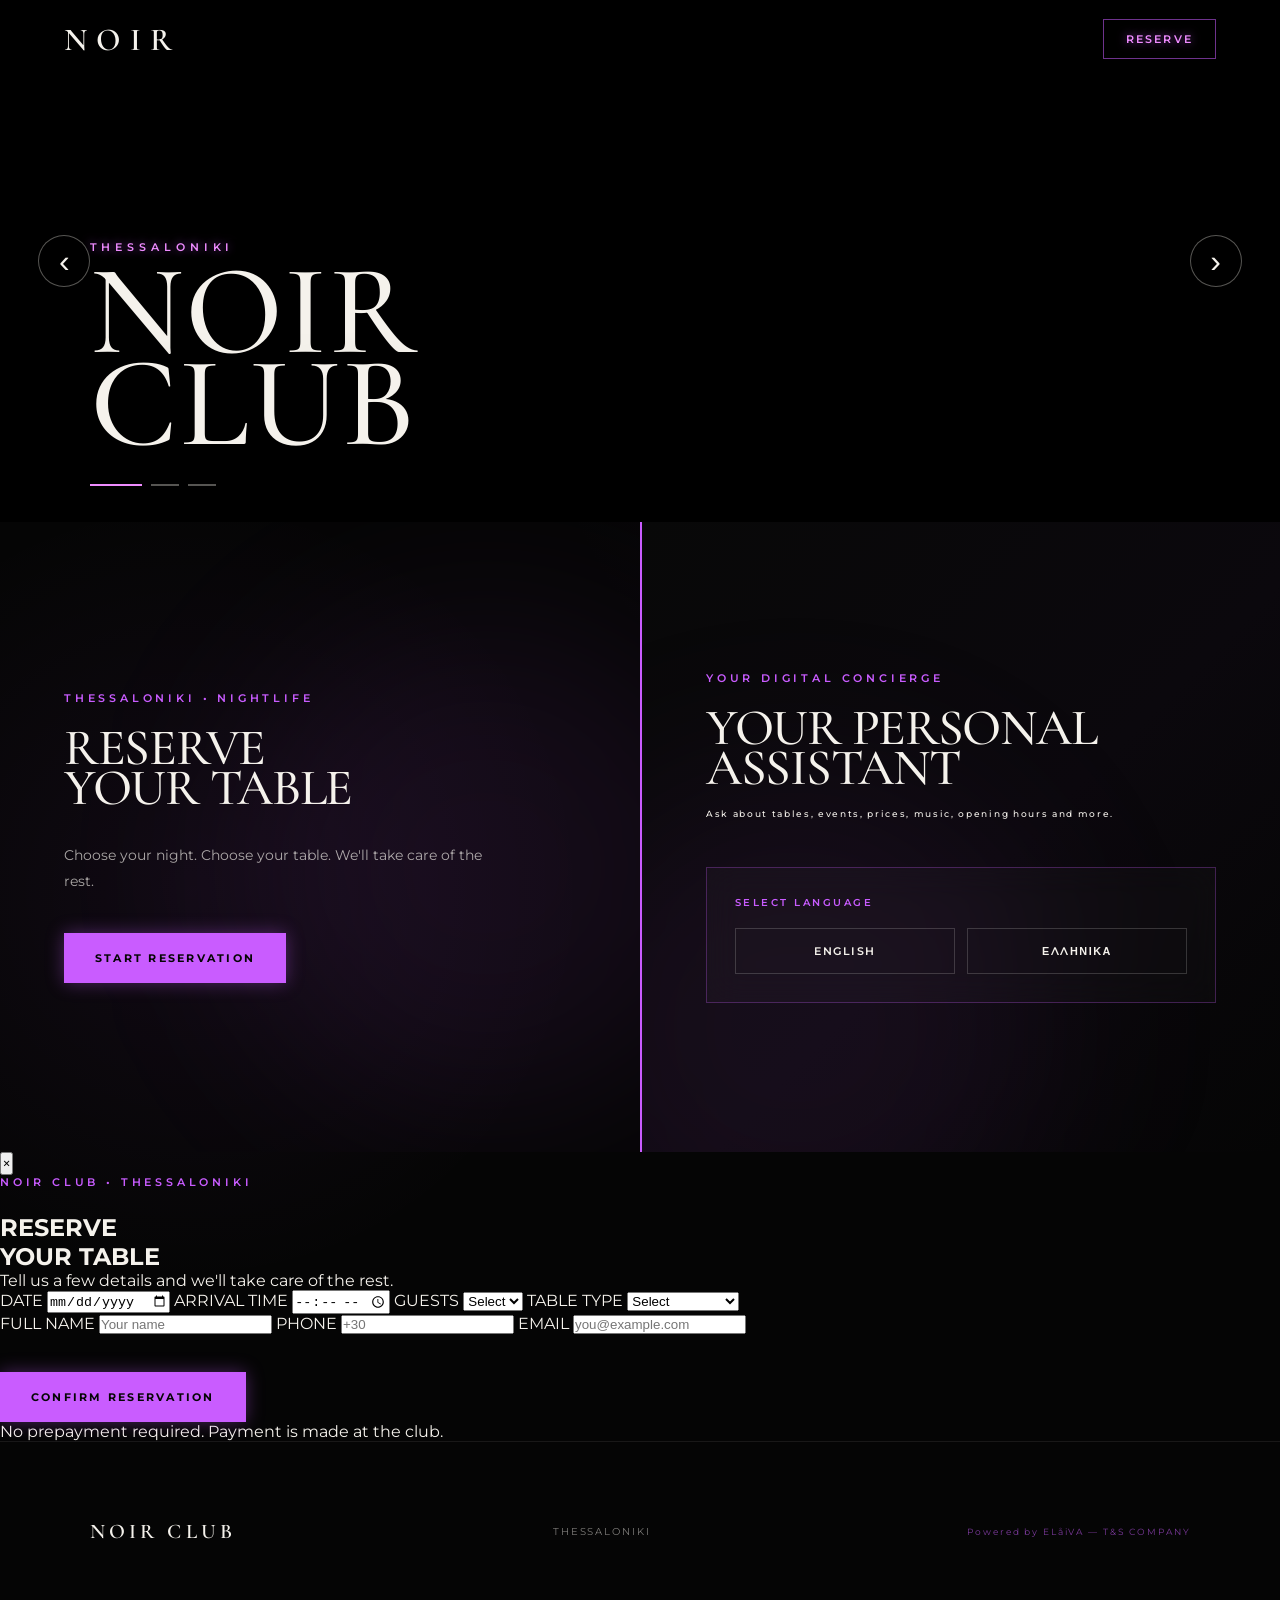
==== index.html @ cb4c6e47 "Add working reservation form modal" ====
<!DOCTYPE html>
<html lang="en">
<head>
  <meta charset="UTF-8">
  <meta name="viewport" content="width=device-width, initial-scale=1.0">
  <title>NOIR CLUB — Thessaloniki</title>
  <meta name="description" content="NOIR CLUB Thessaloniki — Reserve your table.">
  <link rel="stylesheet" href="style.css">
</head>
<body>
  <header class="nav">
    <div class="logo">NOIR</div>
    <a href="#reserve" class="nav-cta">RESERVE</a>
  </header>

  <main>
    <section class="hero" aria-label="NOIR CLUB">
      <div class="hero-track">
        <div class="hero-slide active">
          <video autoplay muted loop playsinline preload="auto">
            <source src="assets/videos/Κοριτσι.mp4" type="video/mp4">
          </video>
        </div>
        <div class="hero-slide">
          <img src="assets/images/χωρος%20κλαμπ.jpg" alt="NOIR CLUB interior">
        </div>
        <div class="hero-slide">
          <video autoplay muted loop playsinline preload="auto">
            <source src="assets/videos/Ποτο%20κλαμπ.mp4" type="video/mp4">
          </video>
        </div>
      </div>
      <div class="hero-overlay"></div>
      <div class="hero-content">
        <p>THESSALONIKI</p>
        <h1>NOIR<br>CLUB</h1>
      </div>
      <button class="arrow prev" aria-label="Previous slide">‹</button>
      <button class="arrow next" aria-label="Next slide">›</button>
      <div class="dots" aria-label="Carousel navigation">
        <button class="dot active" aria-label="Slide 1"></button>
        <button class="dot" aria-label="Slide 2"></button>
        <button class="dot" aria-label="Slide 3"></button>
      </div>
    </section>

    <section id="reserve" class="reserve-section">
      <div class="eyebrow">THESSALONIKI • NIGHTLIFE</div>
      <h2>RESERVE<br>YOUR TABLE</h2>
      <p>Choose your night. Choose your table. We'll take care of the rest.</p>
      <button class="gold-button" id="startReservation" type="button">START RESERVATION</button>
    </section>

    <section id="assistant" class="assistant-section">
      <div class="eyebrow">YOUR DIGITAL CONCIERGE</div>
      <h2>YOUR PERSONAL<br>ASSISTANT</h2>
      <p class="assistant-prompt">Ask about tables, events, prices, music, opening hours and more.</p>
      <div class="language-card">
        <span>SELECT LANGUAGE</span>
        <div class="language-buttons">
          <button type="button">ENGLISH</button>
          <button type="button">ΕΛΛΗΝΙΚΑ</button>
        </div>
      </div>
    </section>
  </main>

  <div class="reservation-modal" id="reservationModal" aria-hidden="true">
    <div class="reservation-backdrop" data-close-reservation></div>
    <div class="reservation-dialog" role="dialog" aria-modal="true" aria-labelledby="reservationTitle">
      <button class="reservation-close" type="button" aria-label="Close reservation" data-close-reservation>×</button>
      <div class="eyebrow">NOIR CLUB • THESSALONIKI</div>
      <h2 id="reservationTitle">RESERVE<br>YOUR TABLE</h2>
      <p class="reservation-intro">Tell us a few details and we'll take care of the rest.</p>

      <form id="reservationForm">
        <div class="form-grid">
          <label>
            <span>DATE</span>
            <input type="date" name="date" required>
          </label>
          <label>
            <span>ARRIVAL TIME</span>
            <input type="time" name="time" required>
          </label>
          <label>
            <span>GUESTS</span>
            <select name="guests" required>
              <option value="" selected disabled>Select</option>
              <option>2</option>
              <option>3</option>
              <option>4</option>
              <option>5</option>
              <option>6</option>
              <option>7</option>
              <option>8+</option>
            </select>
          </label>
          <label>
            <span>TABLE TYPE</span>
            <select name="table" required>
              <option value="" selected disabled>Select</option>
              <option>Standard Table</option>
              <option>VIP Table</option>
              <option>VIP Lounge</option>
            </select>
          </label>
        </div>

        <div class="form-grid contact-grid">
          <label>
            <span>FULL NAME</span>
            <input type="text" name="name" placeholder="Your name" required>
          </label>
          <label>
            <span>PHONE</span>
            <input type="tel" name="phone" placeholder="+30" required>
          </label>
          <label class="full-field">
            <span>EMAIL</span>
            <input type="email" name="email" placeholder="you@example.com" required>
          </label>
        </div>

        <button class="gold-button reservation-submit" type="submit">CONFIRM RESERVATION</button>
        <p class="reservation-note">No prepayment required. Payment is made at the club.</p>
      </form>

      <div class="reservation-success" id="reservationSuccess" hidden>
        <div class="success-mark">✓</div>
        <h3>REQUEST RECEIVED</h3>
        <p>Thank you. Your reservation request has been recorded. We'll contact you to confirm your table.</p>
        <button class="gold-button" type="button" data-close-reservation>BACK TO NOIR</button>
      </div>
    </div>
  </div>

  <footer>
    <strong>NOIR CLUB</strong>
    <span>THESSALONIKI</span>
    <small>Powered by ELåiVA — T&amp;S COMPANY</small>
  </footer>

  <script src="script.js"></script>
</body>
</html>
---- style.css ----
@import url('https://fonts.googleapis.com/css2?family=Cormorant+Garamond:wght@400;500;600;700&family=Montserrat:wght@400;500;600;700&display=swap');

:root{--black:#050505;--gold:#c95cff;--gold-bright:#ef8cff;--white:#f5f2ec;--muted:rgba(245,242,236,.68);--line:rgba(201,92,255,.28)}
*{margin:0;padding:0;box-sizing:border-box}
html{scroll-behavior:smooth;background:var(--black)}
body{min-height:100vh;background:radial-gradient(circle at 80% 20%,rgba(100,55,130,.12),transparent 30%),radial-gradient(circle at 15% 55%,rgba(201,92,255,.06),transparent 28%),var(--black);color:var(--white);font-family:Montserrat,sans-serif;overflow-x:hidden}
button,a{font:inherit}button{cursor:pointer}a{color:inherit;text-decoration:none}

.nav{position:fixed;z-index:20;top:0;left:0;width:100%;height:78px;padding:0 5vw;display:flex;align-items:center;justify-content:space-between;background:linear-gradient(to bottom,rgba(0,0,0,.72),transparent)}
.logo{color:var(--white);font-family:'Cormorant Garamond',serif;font-size:2rem;font-weight:600;letter-spacing:.28em}
.nav-cta{border:1px solid rgba(201,92,255,.55);padding:12px 22px;color:var(--gold-bright);text-shadow:0 0 10px rgba(201,92,255,.65);font-size:.68rem;font-weight:600;letter-spacing:.2em;transition:.3s ease;backdrop-filter:blur(8px);background:rgba(0,0,0,.18)}
.nav-cta:hover{background:var(--gold);box-shadow:0 0 18px rgba(201,92,255,.35);color:var(--black);border-color:var(--gold)}

.hero{position:relative;width:100%;height:58vh;min-height:430px;max-height:650px;overflow:hidden;background:#000}
.hero-track{position:absolute;inset:0}
.hero-slide{position:absolute;inset:0;opacity:0;transform:scale(1.025);transition:opacity:.8s ease,transform 5s ease;pointer-events:none}
.hero-slide.active{opacity:1;transform:scale(1)}
.hero-slide video,.hero-slide img{width:100%;height:100%;display:block;object-fit:cover}
.hero-slide video{object-position:center}.hero-slide:nth-child(1) video{object-position:center 52%}.hero-slide:nth-child(2) video{object-position:center 48%}.hero-slide:nth-child(3) img{object-position:center center}
.hero-overlay{position:absolute;inset:0;z-index:2;background:linear-gradient(to bottom,rgba(0,0,0,.45) 0%,rgba(0,0,0,.04) 42%,rgba(0,0,0,.7) 100%),radial-gradient(circle at center,transparent 15%,rgba(0,0,0,.38) 100%);pointer-events:none}
.hero-content{position:absolute;z-index:4;left:7vw;bottom:8vh;max-width:700px}
.hero-content p{margin-bottom:12px;color:var(--gold-bright);text-shadow:0 0 10px rgba(201,92,255,.65);font-size:.68rem;font-weight:600;letter-spacing:.45em}
.hero-content h1{font-family:'Cormorant Garamond',serif;font-size:clamp(4.5rem,10vw,9rem);font-weight:500;line-height:.72;letter-spacing:.015em;text-shadow:0 8px 35px rgba(0,0,0,.55)}

.arrow{position:absolute;z-index:5;top:50%;width:52px;height:52px;display:grid;place-items:center;transform:translateY(-50%);border:1px solid rgba(245,242,236,.35);border-radius:50%;background:rgba(0,0,0,.18);color:var(--white);font-family:Arial,sans-serif;font-size:2rem;font-weight:200;backdrop-filter:blur(8px);transition:.3s ease}
.arrow:hover{border-color:var(--gold);color:var(--gold-bright);text-shadow:0 0 10px rgba(201,92,255,.65);background:rgba(0,0,0,.5)}
.prev{left:3vw}.next{right:3vw}
.dots{position:absolute;z-index:5;left:7vw;bottom:4vh;display:flex;align-items:center;gap:9px}
.dot{width:28px;height:2px;border:0;background:rgba(245,242,236,.35);transition:.4s ease}.dot.active{width:52px;background:var(--gold-bright)}

.reserve-section,.assistant-section{position:relative;min-height:70vh;padding:11vh 7vw;display:flex;flex-direction:column;justify-content:center;overflow:hidden}
.reserve-section::before,.assistant-section::before{content:'';position:absolute;width:500px;height:500px;border-radius:50%;filter:blur(90px);pointer-events:none}
.reserve-section::before{top:15%;right:-15%;background:rgba(201,92,255,.08)}
.assistant-section{border-top:1px solid rgba(245,242,236,.08);background:linear-gradient(135deg,#080808,#0b080d 55%,#050505)}
.assistant-section::before{bottom:-20%;left:-15%;background:rgba(126,66,160,.1)}
.eyebrow{position:relative;z-index:1;margin-bottom:24px;color:var(--gold);font-size:.68rem;font-weight:600;letter-spacing:.35em}
.reserve-section h2,.assistant-section h2{position:relative;z-index:1;max-width:1000px;font-family:'Cormorant Garamond',serif;font-size:clamp(5rem,12vw,11rem);font-weight:500;line-height:.78;letter-spacing:-.025em}
.assistant-section h2,.reserve-section h2{font-size:clamp(4rem,9vw,8.5rem)}
.reserve-section p,.assistant-section>p{position:relative;z-index:1;max-width:520px;margin-top:34px;color:var(--muted);font-size:.9rem;line-height:1.8}
.assistant-section .assistant-prompt{margin-top:20px;color:var(--white);font-size:.58rem;line-height:1;letter-spacing:.18em;font-weight:500;text-transform:none}
.gold-button{position:relative;z-index:1;align-self:flex-start;margin-top:38px;padding:17px 30px;border:1px solid var(--gold);background:var(--gold);box-shadow:0 0 18px rgba(201,92,255,.35);color:var(--black);font-size:.7rem;font-weight:700;letter-spacing:.2em;transition:.3s ease}
.gold-button:hover{background:transparent;color:var(--gold-bright);text-shadow:0 0 10px rgba(201,92,255,.65);box-shadow:0 0 30px rgba(201,92,255,.12)}
.language-card{position:relative;z-index:1;width:min(100%,620px);margin-top:48px;padding:28px;border:1px solid var(--line);background:rgba(255,255,255,.025);backdrop-filter:blur(16px)}
.language-card>span{display:block;margin-bottom:20px;color:var(--gold);font-size:.62rem;font-weight:600;letter-spacing:.25em}
.language-buttons{display:flex;gap:12px}.language-buttons button{flex:1;padding:15px;border:1px solid rgba(245,242,236,.18);background:transparent;color:var(--white);font-size:.68rem;font-weight:600;letter-spacing:.14em;transition:.3s ease}.language-buttons button:hover{border-color:var(--gold);color:var(--gold-bright);text-shadow:0 0 10px rgba(201,92,255,.65);background:rgba(201,92,255,.06)}
footer{min-height:180px;padding:50px 7vw;display:flex;align-items:center;justify-content:space-between;gap:20px;border-top:1px solid rgba(245,242,236,.08);color:rgba(245,242,236,.5);font-size:.65rem;letter-spacing:.18em}
footer strong{color:var(--white);font-family:'Cormorant Garamond',serif;font-size:1.3rem;font-weight:600;letter-spacing:.2em}footer small{color:rgba(201,92,255,.6)}

@media(min-width:701px){
.reserve-section,.assistant-section{min-height:70vh;padding:9vh 5vw}
.reserve-section,.assistant-section{width:50%}
.reserve-section{float:left}
.assistant-section{float:right;border-top:0;border-left:1px solid var(--gold);border-left-width:2px}
main::after{content:'';display:block;clear:both}
.reserve-section h2,.assistant-section h2{font-size:clamp(3rem,4vw,5rem)}
.reserve-section p,.assistant-section>p{max-width:430px}
.language-card{width:100%}
}

@media(max-width:700px){
.nav{height:68px;padding:0 5vw}.logo{font-size:1.55rem}.nav-cta{padding:10px 15px;font-size:.58rem}
.hero{height:50vh;min-height:360px;max-height:500px}.hero-content{left:6vw;bottom:10vh}.hero-content h1{font-size:clamp(4.7rem,22vw,8rem)}.hero-content p{font-size:.56rem;letter-spacing:.32em}
.arrow{width:42px;height:42px;font-size:1.5rem}.prev{left:4vw}.next{right:4vw}.dots{left:6vw;bottom:4vh}
.reserve-section,.assistant-section{min-height:68vh;padding:10vh 6vw}.reserve-section h2,.assistant-section h2{font-size:clamp(3.2rem,15vw,5.2rem)}
.reserve-section p,.assistant-section>p{font-size:.82rem;margin-top:28px}.assistant-section .assistant-prompt{margin-top:16px;font-size:.52rem;letter-spacing:.14em}.language-buttons{flex-direction:column}
footer{min-height:220px;padding:42px 6vw;flex-direction:column;align-items:flex-start}
}
@media(prefers-reduced-motion:reduce){html{scroll-behavior:auto}.hero-slide{transition:opacity .2s ease;transform:none}}
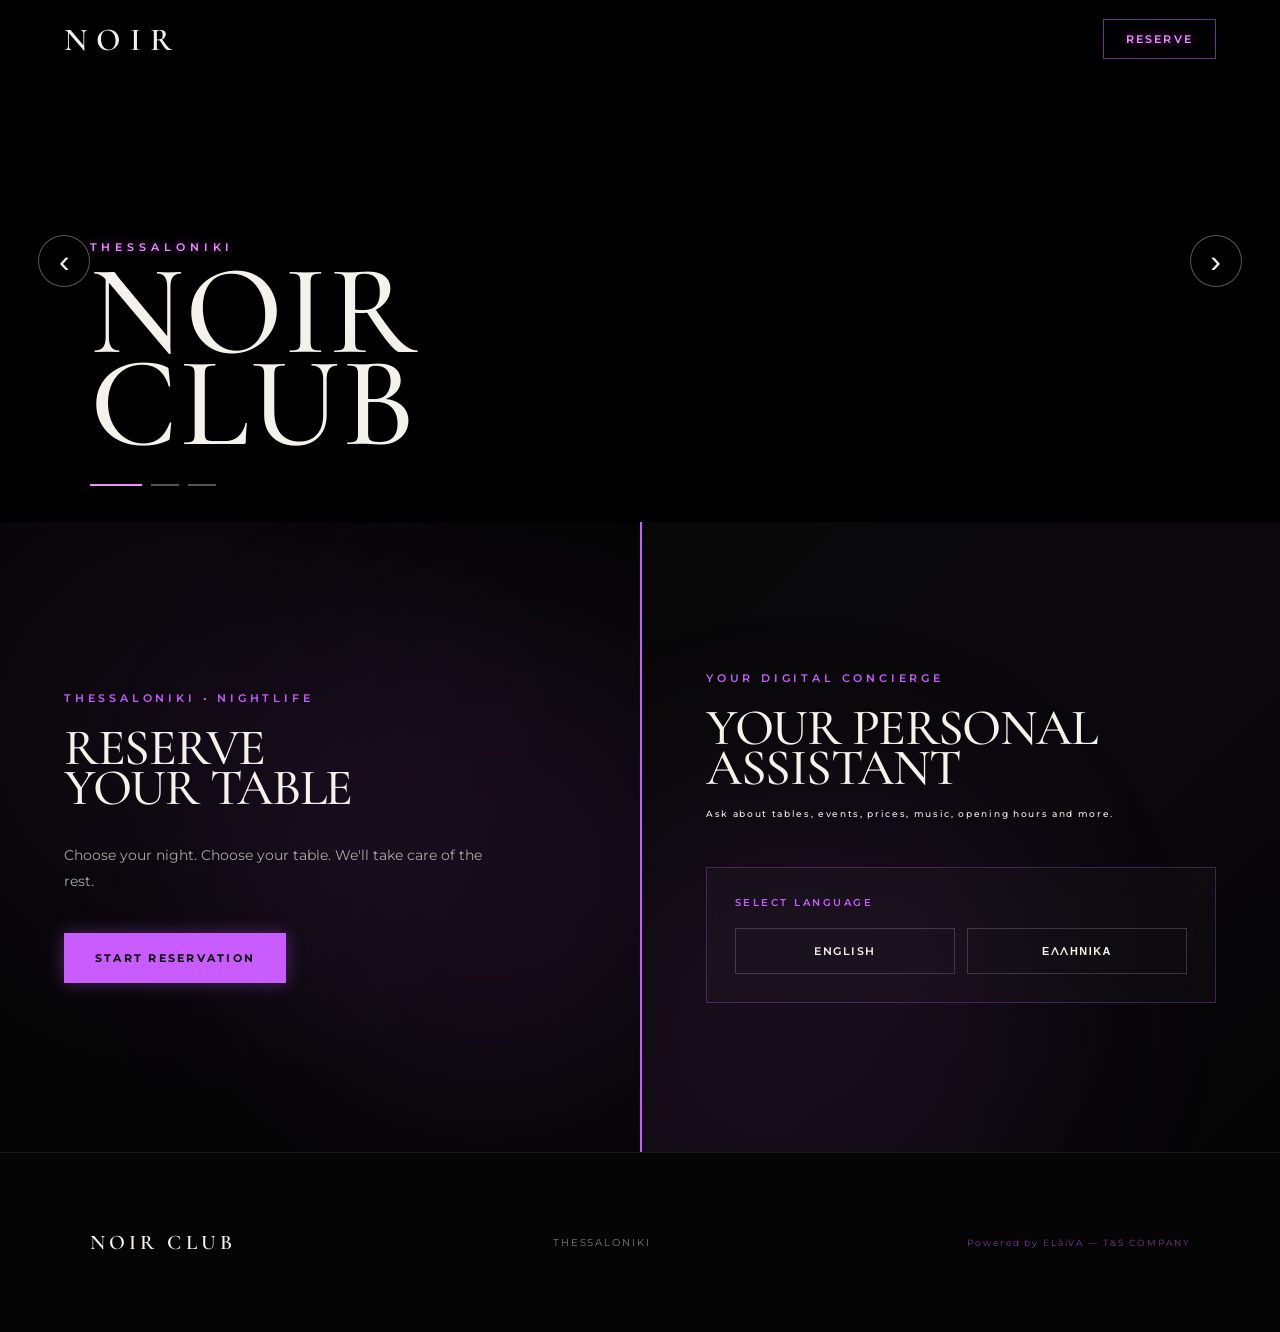
==== commit 1892934d: "Simplify reservation fields and confirmation" ====
--- a/index.html
+++ b/index.html
@@ -71,17 +71,13 @@
       <button class="reservation-close" type="button" aria-label="Close reservation" data-close-reservation>×</button>
       <div class="eyebrow">NOIR CLUB • THESSALONIKI</div>
       <h2 id="reservationTitle">RESERVE<br>YOUR TABLE</h2>
-      <p class="reservation-intro">Tell us a few details and we'll take care of the rest.</p>
+      <p class="reservation-intro">Choose your night, your table and your bottle.</p>
 
       <form id="reservationForm">
         <div class="form-grid">
           <label>
             <span>DATE</span>
             <input type="date" name="date" required>
-          </label>
-          <label>
-            <span>ARRIVAL TIME</span>
-            <input type="time" name="time" required>
           </label>
           <label>
             <span>GUESTS</span>
@@ -100,9 +96,16 @@
             <span>TABLE TYPE</span>
             <select name="table" required>
               <option value="" selected disabled>Select</option>
-              <option>Standard Table</option>
-              <option>VIP Table</option>
-              <option>VIP Lounge</option>
+              <option>Standard</option>
+              <option>VIP</option>
+            </select>
+          </label>
+          <label>
+            <span>DRINK / BOTTLE</span>
+            <select name="drink" required>
+              <option value="" selected disabled>Select</option>
+              <option>Drinks</option>
+              <option>Bottle</option>
             </select>
           </label>
         </div>
@@ -123,13 +126,12 @@
         </div>
 
         <button class="gold-button reservation-submit" type="submit">CONFIRM RESERVATION</button>
-        <p class="reservation-note">No prepayment required. Payment is made at the club.</p>
       </form>
 
       <div class="reservation-success" id="reservationSuccess" hidden>
         <div class="success-mark">✓</div>
-        <h3>REQUEST RECEIVED</h3>
-        <p>Thank you. Your reservation request has been recorded. We'll contact you to confirm your table.</p>
+        <h3>RESERVATION RECEIVED</h3>
+        <p id="reservationSuccessText">Thank you. We look forward to welcoming you at 23:30.<br>NOIR CLUB • Thessaloniki</p>
         <button class="gold-button" type="button" data-close-reservation>BACK TO NOIR</button>
       </div>
     </div>
--- a/style.css
+++ b/style.css
@@ -46,6 +46,32 @@
 footer{min-height:180px;padding:50px 7vw;display:flex;align-items:center;justify-content:space-between;gap:20px;border-top:1px solid rgba(245,242,236,.08);color:rgba(245,242,236,.5);font-size:.65rem;letter-spacing:.18em}
 footer strong{color:var(--white);font-family:'Cormorant Garamond',serif;font-size:1.3rem;font-weight:600;letter-spacing:.2em}footer small{color:rgba(201,92,255,.6)}
 
+.reservation-modal{position:fixed;inset:0;z-index:100;display:none;align-items:center;justify-content:center;padding:30px}
+.reservation-modal.open{display:flex}
+.reservation-backdrop{position:absolute;inset:0;background:rgba(0,0,0,.78);backdrop-filter:blur(12px)}
+.reservation-dialog{position:relative;z-index:1;width:min(760px,100%);max-height:90vh;overflow:auto;padding:46px;background:linear-gradient(145deg,#0b080d,#050505);border:1px solid var(--line);box-shadow:0 0 55px rgba(201,92,255,.18)}
+.reservation-close{position:absolute;top:18px;right:20px;width:36px;height:36px;border:1px solid rgba(245,242,236,.18);background:transparent;color:var(--white);font-size:1.6rem;line-height:1;transition:.25s}
+.reservation-close:hover{border-color:var(--gold);color:var(--gold-bright)}
+.reservation-dialog .eyebrow{margin-bottom:14px}
+.reservation-dialog h2{font-family:'Cormorant Garamond',serif;font-size:clamp(3.2rem,7vw,5.6rem);font-weight:500;line-height:.8}
+.reservation-intro{margin-top:18px;color:var(--muted);font-size:.78rem;line-height:1.7}
+#reservationForm{margin-top:30px}
+.form-grid{display:grid;grid-template-columns:1fr 1fr;gap:18px}
+.form-grid label{display:flex;flex-direction:column;gap:8px}
+.form-grid label span{color:var(--gold);font-size:.58rem;font-weight:600;letter-spacing:.18em}
+.form-grid input,.form-grid select{width:100%;height:48px;border:1px solid rgba(245,242,236,.18);outline:none;background:rgba(255,255,255,.035);color:var(--white);padding:0 14px;font-size:.75rem;font-family:Montserrat,sans-serif}
+.form-grid input:focus,.form-grid select:focus{border-color:var(--gold);box-shadow:0 0 14px rgba(201,92,255,.12)}
+.form-grid select option{background:#0b080d;color:var(--white)}
+.contact-grid{margin-top:18px}
+.full-field{grid-column:1/-1}
+.reservation-submit{margin-top:26px}
+.reservation-note{margin-top:14px;color:rgba(245,242,236,.5);font-size:.58rem;letter-spacing:.05em}
+.reservation-success{text-align:center;padding:20px 10px 5px}
+.success-mark{width:58px;height:58px;margin:0 auto 20px;display:grid;place-items:center;border:1px solid var(--gold);border-radius:50%;color:var(--gold-bright);font-size:1.5rem;box-shadow:0 0 25px rgba(201,92,255,.2)}
+.reservation-success h3{font-family:'Cormorant Garamond',serif;font-size:2.2rem;font-weight:500;letter-spacing:.06em}
+.reservation-success p{max-width:500px;margin:14px auto 0;color:var(--muted);font-size:.78rem;line-height:1.7}
+.reservation-success .gold-button{margin:28px auto 0}
+
 @media(min-width:701px){
 .reserve-section,.assistant-section{min-height:70vh;padding:9vh 5vw}
 .reserve-section,.assistant-section{width:50%}
@@ -63,6 +89,7 @@
 .arrow{width:42px;height:42px;font-size:1.5rem}.prev{left:4vw}.next{right:4vw}.dots{left:6vw;bottom:4vh}
 .reserve-section,.assistant-section{min-height:68vh;padding:10vh 6vw}.reserve-section h2,.assistant-section h2{font-size:clamp(3.2rem,15vw,5.2rem)}
 .reserve-section p,.assistant-section>p{font-size:.82rem;margin-top:28px}.assistant-section .assistant-prompt{margin-top:16px;font-size:.52rem;letter-spacing:.14em}.language-buttons{flex-direction:column}
+.reservation-modal{padding:16px}.reservation-dialog{padding:36px 22px 28px;max-height:92vh}.form-grid{grid-template-columns:1fr}.full-field{grid-column:auto}
 footer{min-height:220px;padding:42px 6vw;flex-direction:column;align-items:flex-start}
 }
 @media(prefers-reduced-motion:reduce){html{scroll-behavior:auto}.hero-slide{transition:opacity .2s ease;transform:none}}
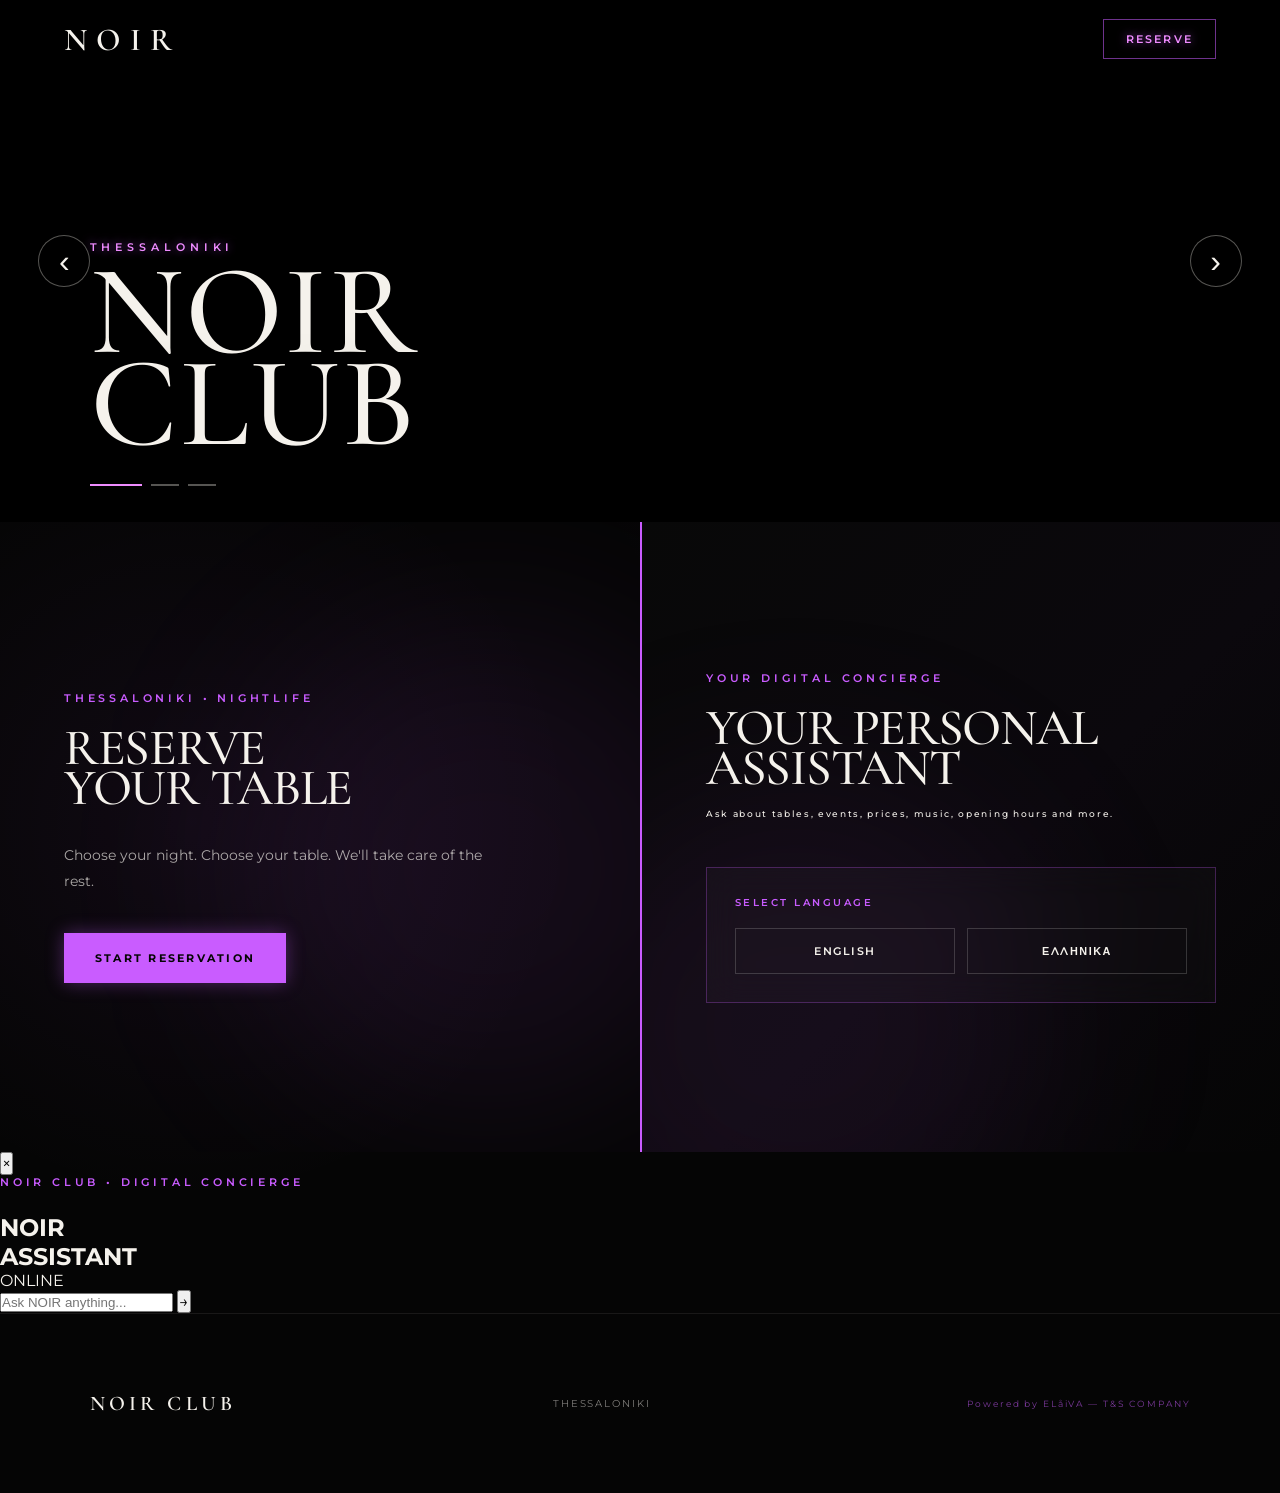
==== commit f8dbd0e2: "Add NOIR CLUB AI assistant chat UI" ====
--- a/index.html
+++ b/index.html
@@ -58,12 +58,38 @@
       <div class="language-card">
         <span>SELECT LANGUAGE</span>
         <div class="language-buttons">
-          <button type="button">ENGLISH</button>
-          <button type="button">ΕΛΛΗΝΙΚΑ</button>
+          <button type="button" data-language="en">ENGLISH</button>
+          <button type="button" data-language="el">ΕΛΛΗΝΙΚΑ</button>
         </div>
       </div>
     </section>
   </main>
+
+  <div class="assistant-modal" id="assistantModal" aria-hidden="true">
+    <div class="assistant-backdrop" data-close-assistant></div>
+    <div class="assistant-dialog" role="dialog" aria-modal="true" aria-labelledby="assistantTitle">
+      <button class="assistant-close" type="button" aria-label="Close assistant" data-close-assistant>×</button>
+
+      <div class="assistant-header">
+        <div>
+          <div class="eyebrow">NOIR CLUB • DIGITAL CONCIERGE</div>
+          <h2 id="assistantTitle">NOIR<br>ASSISTANT</h2>
+        </div>
+        <div class="assistant-status"><span></span> ONLINE</div>
+      </div>
+
+      <div class="assistant-chat" id="assistantChat" aria-live="polite"></div>
+
+      <div class="assistant-typing" id="assistantTyping" hidden>
+        <span></span><span></span><span></span>
+      </div>
+
+      <form class="assistant-input" id="assistantForm">
+        <input id="assistantMessage" type="text" autocomplete="off" placeholder="Ask NOIR anything..." aria-label="Message">
+        <button type="submit" aria-label="Send message">→</button>
+      </form>
+    </div>
+  </div>
 
   <div class="reservation-modal" id="reservationModal" aria-hidden="true">
     <div class="reservation-backdrop" data-close-reservation></div>
@@ -93,20 +119,31 @@
             </select>
           </label>
           <label>
+            <span>DRINK / BOTTLE</span>
+            <select name="drink" id="drinkType" required>
+              <option value="" selected disabled>Select</option>
+              <option value="Drinks">Drinks</option>
+              <option value="Bottle">Bottle</option>
+            </select>
+          </label>
+          <label id="bottleCountField" hidden>
+            <span>NUMBER OF BOTTLES</span>
+            <select name="bottles" id="bottleCount">
+              <option value="" selected disabled>Select</option>
+              <option>1</option>
+              <option>2</option>
+              <option>3</option>
+              <option>4+</option>
+            </select>
+          </label>
+          <label id="tableTypeField" hidden>
             <span>TABLE TYPE</span>
-            <select name="table" required>
+            <select name="table" id="tableType">
               <option value="" selected disabled>Select</option>
               <option>Standard</option>
-              <option>VIP</option>
+              <option value="VIP" id="vipOption">VIP</option>
             </select>
-          </label>
-          <label>
-            <span>DRINK / BOTTLE</span>
-            <select name="drink" required>
-              <option value="" selected disabled>Select</option>
-              <option>Drinks</option>
-              <option>Bottle</option>
-            </select>
+            <small id="vipNote" hidden>VIP tables require 3+ bottles.</small>
           </label>
         </div>
 
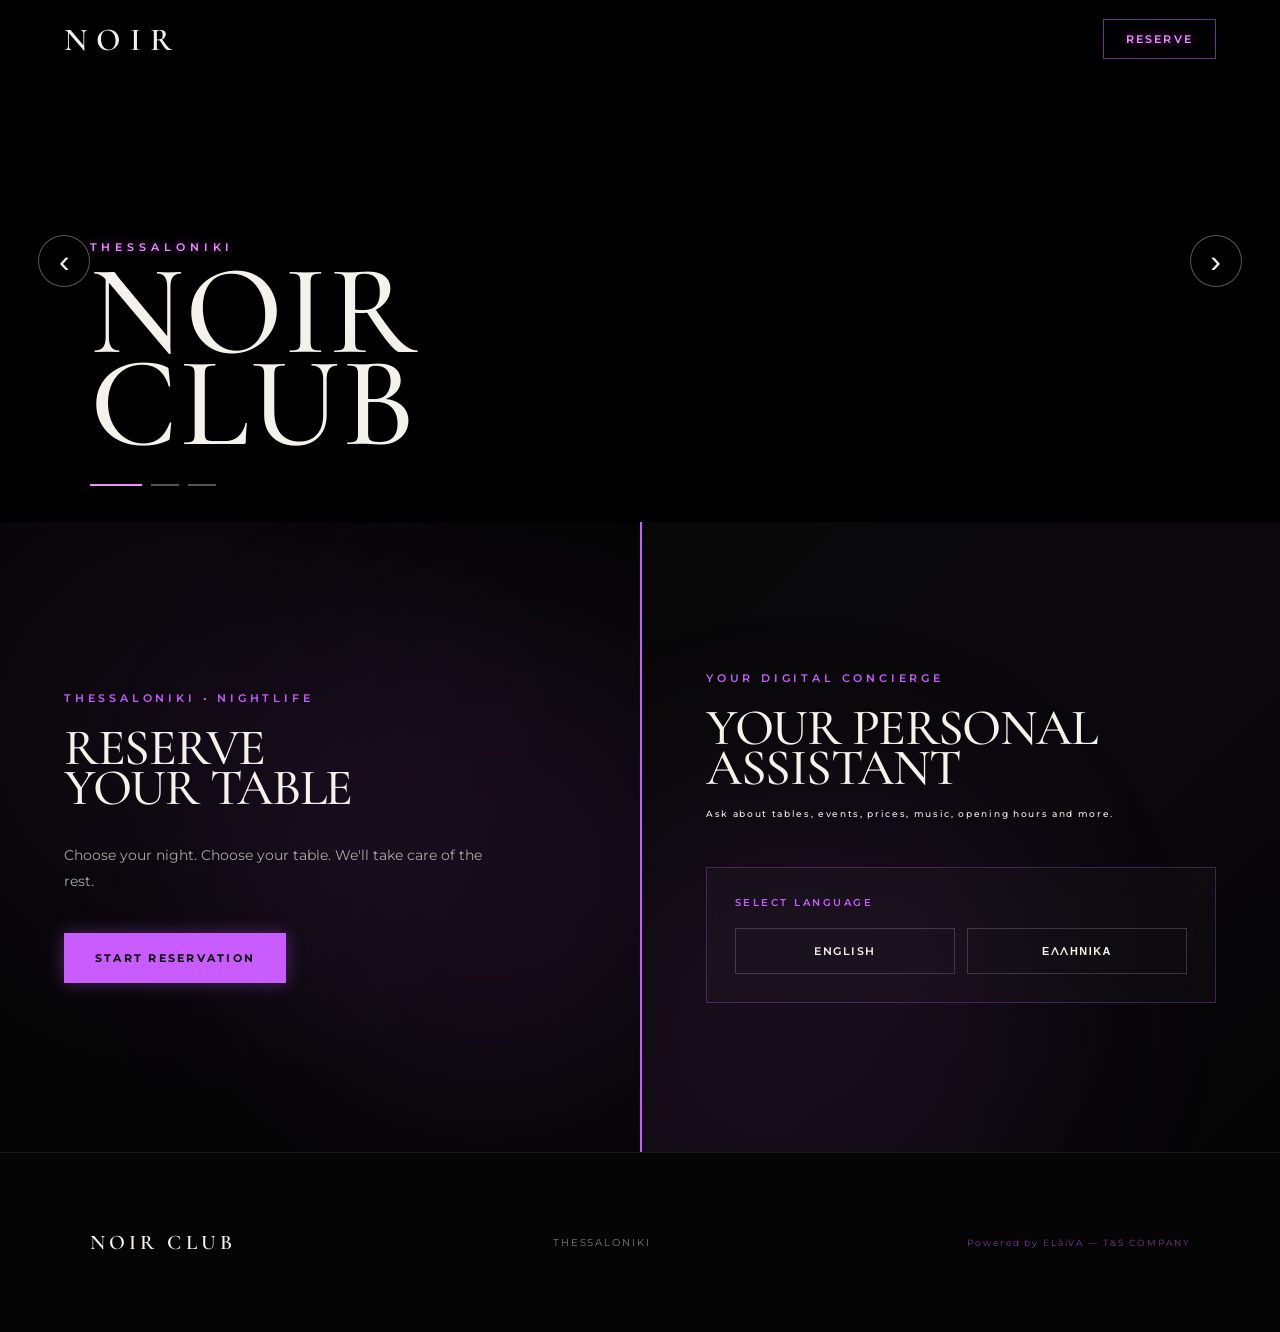
==== commit 3932e102: "Upgrade reservation confirmation message and layout" ====
--- a/index.html
+++ b/index.html
@@ -167,8 +167,29 @@
 
       <div class="reservation-success" id="reservationSuccess" hidden>
         <div class="success-mark">✓</div>
-        <h3>RESERVATION RECEIVED</h3>
-        <p id="reservationSuccessText">Thank you. We look forward to welcoming you at 23:30.<br>NOIR CLUB • Thessaloniki</p>
+        <div class="success-language success-greek">
+          <div class="success-eyebrow">ΕΠΙΒΕΒΑΙΩΣΗ ΚΡΑΤΗΣΗΣ</div>
+          <h3>Η κράτησή σας επιβεβαιώθηκε</h3>
+          <p>
+            Η βραδιά σας στο <strong>NOIR CLUB</strong> είναι πλέον κρατημένη.<br><br>
+            Σας περιμένουμε στις <strong>23:30</strong>.<br>
+            Παρακαλούμε να έχετε προσέλθει στον χώρο <strong>έως τις 23:50</strong>, καθώς μετά την ώρα αυτή η κράτηση ακυρώνεται.<br><br>
+            Η πληρωμή πραγματοποιείται <strong>στο club</strong>, με <strong>μετρητά ή κάρτα</strong>.<br><br>
+            <em>Σας περιμένουμε να απολαύσετε τη βραδιά σας μαζί μας. 🖤</em>
+          </p>
+        </div>
+        <div class="success-divider"><span>NOIR</span></div>
+        <div class="success-language success-english">
+          <div class="success-eyebrow">RESERVATION CONFIRMATION</div>
+          <h3>Your reservation is confirmed</h3>
+          <p>
+            Your evening at <strong>NOIR CLUB</strong> is now reserved.<br><br>
+            We look forward to welcoming you at <strong>23:30</strong>.<br>
+            Please arrive <strong>by 23:50</strong>, as reservations are cancelled after this time.<br><br>
+            Payment is made <strong>at the club</strong>, by <strong>cash or card</strong>.<br><br>
+            <em>We look forward to welcoming you for an unforgettable night. 🖤</em>
+          </p>
+        </div>
         <button class="gold-button" type="button" data-close-reservation>BACK TO NOIR</button>
       </div>
     </div>
--- a/style.css
+++ b/style.css
@@ -12,84 +12,34 @@
 .nav-cta:hover{background:var(--gold);box-shadow:0 0 18px rgba(201,92,255,.35);color:var(--black);border-color:var(--gold)}
 
 .hero{position:relative;width:100%;height:58vh;min-height:430px;max-height:650px;overflow:hidden;background:#000}
-.hero-track{position:absolute;inset:0}
-.hero-slide{position:absolute;inset:0;opacity:0;transform:scale(1.025);transition:opacity:.8s ease,transform 5s ease;pointer-events:none}
-.hero-slide.active{opacity:1;transform:scale(1)}
-.hero-slide video,.hero-slide img{width:100%;height:100%;display:block;object-fit:cover}
-.hero-slide video{object-position:center}.hero-slide:nth-child(1) video{object-position:center 52%}.hero-slide:nth-child(2) video{object-position:center 48%}.hero-slide:nth-child(3) img{object-position:center center}
+.hero-track{position:absolute;inset:0}.hero-slide{position:absolute;inset:0;opacity:0;transform:scale(1.025);transition:opacity:.8s ease,transform 5s ease;pointer-events:none}.hero-slide.active{opacity:1;transform:scale(1)}
+.hero-slide video,.hero-slide img{width:100%;height:100%;display:block;object-fit:cover}.hero-slide video{object-position:center}.hero-slide:nth-child(1) video{object-position:center 52%}.hero-slide:nth-child(2) video{object-position:center 48%}.hero-slide:nth-child(3) img{object-position:center center}
 .hero-overlay{position:absolute;inset:0;z-index:2;background:linear-gradient(to bottom,rgba(0,0,0,.45) 0%,rgba(0,0,0,.04) 42%,rgba(0,0,0,.7) 100%),radial-gradient(circle at center,transparent 15%,rgba(0,0,0,.38) 100%);pointer-events:none}
-.hero-content{position:absolute;z-index:4;left:7vw;bottom:8vh;max-width:700px}
-.hero-content p{margin-bottom:12px;color:var(--gold-bright);text-shadow:0 0 10px rgba(201,92,255,.65);font-size:.68rem;font-weight:600;letter-spacing:.45em}
-.hero-content h1{font-family:'Cormorant Garamond',serif;font-size:clamp(4.5rem,10vw,9rem);font-weight:500;line-height:.72;letter-spacing:.015em;text-shadow:0 8px 35px rgba(0,0,0,.55)}
+.hero-content{position:absolute;z-index:4;left:7vw;bottom:8vh;max-width:700px}.hero-content p{margin-bottom:12px;color:var(--gold-bright);text-shadow:0 0 10px rgba(201,92,255,.65);font-size:.68rem;font-weight:600;letter-spacing:.45em}.hero-content h1{font-family:'Cormorant Garamond',serif;font-size:clamp(4.5rem,10vw,9rem);font-weight:500;line-height:.72;letter-spacing:.015em;text-shadow:0 8px 35px rgba(0,0,0,.55)}
+.arrow{position:absolute;z-index:5;top:50%;width:52px;height:52px;display:grid;place-items:center;transform:translateY(-50%);border:1px solid rgba(245,242,236,.35);border-radius:50%;background:rgba(0,0,0,.18);color:var(--white);font-family:Arial,sans-serif;font-size:2rem;font-weight:200;backdrop-filter:blur(8px);transition:.3s ease}.arrow:hover{border-color:var(--gold);color:var(--gold-bright);text-shadow:0 0 10px rgba(201,92,255,.65);background:rgba(0,0,0,.5)}.prev{left:3vw}.next{right:3vw}
+.dots{position:absolute;z-index:5;left:7vw;bottom:4vh;display:flex;align-items:center;gap:9px}.dot{width:28px;height:2px;border:0;background:rgba(245,242,236,.35);transition:.4s ease}.dot.active{width:52px;background:var(--gold-bright)}
 
-.arrow{position:absolute;z-index:5;top:50%;width:52px;height:52px;display:grid;place-items:center;transform:translateY(-50%);border:1px solid rgba(245,242,236,.35);border-radius:50%;background:rgba(0,0,0,.18);color:var(--white);font-family:Arial,sans-serif;font-size:2rem;font-weight:200;backdrop-filter:blur(8px);transition:.3s ease}
-.arrow:hover{border-color:var(--gold);color:var(--gold-bright);text-shadow:0 0 10px rgba(201,92,255,.65);background:rgba(0,0,0,.5)}
-.prev{left:3vw}.next{right:3vw}
-.dots{position:absolute;z-index:5;left:7vw;bottom:4vh;display:flex;align-items:center;gap:9px}
-.dot{width:28px;height:2px;border:0;background:rgba(245,242,236,.35);transition:.4s ease}.dot.active{width:52px;background:var(--gold-bright)}
+.reserve-section,.assistant-section{position:relative;min-height:70vh;padding:11vh 7vw;display:flex;flex-direction:column;justify-content:center;overflow:hidden}.reserve-section::before,.assistant-section::before{content:'';position:absolute;width:500px;height:500px;border-radius:50%;filter:blur(90px);pointer-events:none}.reserve-section::before{top:15%;right:-15%;background:rgba(201,92,255,.08)}.assistant-section{border-top:1px solid rgba(245,242,236,.08);background:linear-gradient(135deg,#080808,#0b080d 55%,#050505)}.assistant-section::before{bottom:-20%;left:-15%;background:rgba(126,66,160,.1)}
+.eyebrow{position:relative;z-index:1;margin-bottom:24px;color:var(--gold);font-size:.68rem;font-weight:600;letter-spacing:.35em}.reserve-section h2,.assistant-section h2{position:relative;z-index:1;max-width:1000px;font-family:'Cormorant Garamond',serif;font-size:clamp(5rem,12vw,11rem);font-weight:500;line-height:.78;letter-spacing:-.025em}.assistant-section h2,.reserve-section h2{font-size:clamp(4rem,9vw,8.5rem)}
+.reserve-section p,.assistant-section>p{position:relative;z-index:1;max-width:520px;margin-top:34px;color:var(--muted);font-size:.9rem;line-height:1.8}.assistant-section .assistant-prompt{margin-top:20px;color:var(--white);font-size:.58rem;line-height:1;letter-spacing:.18em;font-weight:500;text-transform:none}
+.gold-button{position:relative;z-index:1;align-self:flex-start;margin-top:38px;padding:17px 30px;border:1px solid var(--gold);background:var(--gold);box-shadow:0 0 18px rgba(201,92,255,.35);color:var(--black);font-size:.7rem;font-weight:700;letter-spacing:.2em;transition:.3s ease}.gold-button:hover{background:transparent;color:var(--gold-bright);text-shadow:0 0 10px rgba(201,92,255,.65);box-shadow:0 0 30px rgba(201,92,255,.12)}
+.language-card{position:relative;z-index:1;width:min(100%,620px);margin-top:48px;padding:28px;border:1px solid var(--line);background:rgba(255,255,255,.025);backdrop-filter:blur(16px)}.language-card>span{display:block;margin-bottom:20px;color:var(--gold);font-size:.62rem;font-weight:600;letter-spacing:.25em}.language-buttons{display:flex;gap:12px}.language-buttons button{flex:1;padding:15px;border:1px solid rgba(245,242,236,.18);background:transparent;color:var(--white);font-size:.68rem;font-weight:600;letter-spacing:.14em;transition:.3s ease}.language-buttons button:hover{border-color:var(--gold);color:var(--gold-bright);text-shadow:0 0 10px rgba(201,92,255,.65);background:rgba(201,92,255,.06)}
+footer{min-height:180px;padding:50px 7vw;display:flex;align-items:center;justify-content:space-between;gap:20px;border-top:1px solid rgba(245,242,236,.08);color:rgba(245,242,236,.5);font-size:.65rem;letter-spacing:.18em}footer strong{color:var(--white);font-family:'Cormorant Garamond',serif;font-size:1.3rem;font-weight:600;letter-spacing:.2em}footer small{color:rgba(201,92,255,.6)}
 
-.reserve-section,.assistant-section{position:relative;min-height:70vh;padding:11vh 7vw;display:flex;flex-direction:column;justify-content:center;overflow:hidden}
-.reserve-section::before,.assistant-section::before{content:'';position:absolute;width:500px;height:500px;border-radius:50%;filter:blur(90px);pointer-events:none}
-.reserve-section::before{top:15%;right:-15%;background:rgba(201,92,255,.08)}
-.assistant-section{border-top:1px solid rgba(245,242,236,.08);background:linear-gradient(135deg,#080808,#0b080d 55%,#050505)}
-.assistant-section::before{bottom:-20%;left:-15%;background:rgba(126,66,160,.1)}
-.eyebrow{position:relative;z-index:1;margin-bottom:24px;color:var(--gold);font-size:.68rem;font-weight:600;letter-spacing:.35em}
-.reserve-section h2,.assistant-section h2{position:relative;z-index:1;max-width:1000px;font-family:'Cormorant Garamond',serif;font-size:clamp(5rem,12vw,11rem);font-weight:500;line-height:.78;letter-spacing:-.025em}
-.assistant-section h2,.reserve-section h2{font-size:clamp(4rem,9vw,8.5rem)}
-.reserve-section p,.assistant-section>p{position:relative;z-index:1;max-width:520px;margin-top:34px;color:var(--muted);font-size:.9rem;line-height:1.8}
-.assistant-section .assistant-prompt{margin-top:20px;color:var(--white);font-size:.58rem;line-height:1;letter-spacing:.18em;font-weight:500;text-transform:none}
-.gold-button{position:relative;z-index:1;align-self:flex-start;margin-top:38px;padding:17px 30px;border:1px solid var(--gold);background:var(--gold);box-shadow:0 0 18px rgba(201,92,255,.35);color:var(--black);font-size:.7rem;font-weight:700;letter-spacing:.2em;transition:.3s ease}
-.gold-button:hover{background:transparent;color:var(--gold-bright);text-shadow:0 0 10px rgba(201,92,255,.65);box-shadow:0 0 30px rgba(201,92,255,.12)}
-.language-card{position:relative;z-index:1;width:min(100%,620px);margin-top:48px;padding:28px;border:1px solid var(--line);background:rgba(255,255,255,.025);backdrop-filter:blur(16px)}
-.language-card>span{display:block;margin-bottom:20px;color:var(--gold);font-size:.62rem;font-weight:600;letter-spacing:.25em}
-.language-buttons{display:flex;gap:12px}.language-buttons button{flex:1;padding:15px;border:1px solid rgba(245,242,236,.18);background:transparent;color:var(--white);font-size:.68rem;font-weight:600;letter-spacing:.14em;transition:.3s ease}.language-buttons button:hover{border-color:var(--gold);color:var(--gold-bright);text-shadow:0 0 10px rgba(201,92,255,.65);background:rgba(201,92,255,.06)}
-footer{min-height:180px;padding:50px 7vw;display:flex;align-items:center;justify-content:space-between;gap:20px;border-top:1px solid rgba(245,242,236,.08);color:rgba(245,242,236,.5);font-size:.65rem;letter-spacing:.18em}
-footer strong{color:var(--white);font-family:'Cormorant Garamond',serif;font-size:1.3rem;font-weight:600;letter-spacing:.2em}footer small{color:rgba(201,92,255,.6)}
+.reservation-modal,.assistant-modal{position:fixed;inset:0;z-index:100;display:none;align-items:center;justify-content:center;padding:30px}.reservation-modal.open,.assistant-modal.open{display:flex}
+.reservation-backdrop,.assistant-backdrop{position:absolute;inset:0;background:rgba(0,0,0,.78);backdrop-filter:blur(12px)}
+.reservation-dialog,.assistant-dialog{position:relative;z-index:1;width:min(760px,100%);max-height:90vh;overflow:auto;padding:46px;background:linear-gradient(145deg,#0b080d,#050505);border:1px solid var(--line);box-shadow:0 0 55px rgba(201,92,255,.18)}
+.reservation-close,.assistant-close{position:absolute;top:18px;right:20px;width:36px;height:36px;border:1px solid rgba(245,242,236,.18);background:transparent;color:var(--white);font-size:1.6rem;line-height:1;transition:.25s}.reservation-close:hover,.assistant-close:hover{border-color:var(--gold);color:var(--gold-bright)}
+.reservation-dialog .eyebrow{margin-bottom:14px}.reservation-dialog h2{font-family:'Cormorant Garamond',serif;font-size:clamp(3.2rem,7vw,5.6rem);font-weight:500;line-height:.8}.reservation-intro{margin-top:18px;color:var(--muted);font-size:.78rem;line-height:1.7}
+#reservationForm{margin-top:30px}.form-grid{display:grid;grid-template-columns:1fr 1fr;gap:18px}.form-grid label{display:flex;flex-direction:column;gap:8px}.form-grid label span{color:var(--gold);font-size:.58rem;font-weight:600;letter-spacing:.18em}.form-grid input,.form-grid select{width:100%;height:48px;border:1px solid rgba(245,242,236,.18);outline:none;background:rgba(255,255,255,.035);color:var(--white);padding:0 14px;font-size:.75rem;font-family:Montserrat,sans-serif}.form-grid input:focus,.form-grid select:focus{border-color:var(--gold);box-shadow:0 0 14px rgba(201,92,255,.12)}.form-grid select option{background:#0b080d;color:var(--white)}.contact-grid{margin-top:18px}.full-field{grid-column:1/-1}.reservation-submit{margin-top:26px}.reservation-success{text-align:center;padding:20px 10px 5px}.success-mark{width:58px;height:58px;margin:0 auto 20px;display:grid;place-items:center;border:1px solid var(--gold);border-radius:50%;color:var(--gold-bright);font-size:1.5rem;box-shadow:0 0 25px rgba(201,92,255,.2)}.reservation-success h3{font-family:'Cormorant Garamond',serif;font-size:2.2rem;font-weight:500;letter-spacing:.06em}.reservation-success p{max-width:500px;margin:14px auto 0;color:var(--muted);font-size:.78rem;line-height:1.7}.reservation-success .gold-button{margin:28px auto 0}
 
-.reservation-modal{position:fixed;inset:0;z-index:100;display:none;align-items:center;justify-content:center;padding:30px}
-.reservation-modal.open{display:flex}
-.reservation-backdrop{position:absolute;inset:0;background:rgba(0,0,0,.78);backdrop-filter:blur(12px)}
-.reservation-dialog{position:relative;z-index:1;width:min(760px,100%);max-height:90vh;overflow:auto;padding:46px;background:linear-gradient(145deg,#0b080d,#050505);border:1px solid var(--line);box-shadow:0 0 55px rgba(201,92,255,.18)}
-.reservation-close{position:absolute;top:18px;right:20px;width:36px;height:36px;border:1px solid rgba(245,242,236,.18);background:transparent;color:var(--white);font-size:1.6rem;line-height:1;transition:.25s}
-.reservation-close:hover{border-color:var(--gold);color:var(--gold-bright)}
-.reservation-dialog .eyebrow{margin-bottom:14px}
-.reservation-dialog h2{font-family:'Cormorant Garamond',serif;font-size:clamp(3.2rem,7vw,5.6rem);font-weight:500;line-height:.8}
-.reservation-intro{margin-top:18px;color:var(--muted);font-size:.78rem;line-height:1.7}
-#reservationForm{margin-top:30px}
-.form-grid{display:grid;grid-template-columns:1fr 1fr;gap:18px}
-.form-grid label{display:flex;flex-direction:column;gap:8px}
-.form-grid label span{color:var(--gold);font-size:.58rem;font-weight:600;letter-spacing:.18em}
-.form-grid input,.form-grid select{width:100%;height:48px;border:1px solid rgba(245,242,236,.18);outline:none;background:rgba(255,255,255,.035);color:var(--white);padding:0 14px;font-size:.75rem;font-family:Montserrat,sans-serif}
-.form-grid input:focus,.form-grid select:focus{border-color:var(--gold);box-shadow:0 0 14px rgba(201,92,255,.12)}
-.form-grid select option{background:#0b080d;color:var(--white)}
-.contact-grid{margin-top:18px}
-.full-field{grid-column:1/-1}
-.reservation-submit{margin-top:26px}
-.reservation-note{margin-top:14px;color:rgba(245,242,236,.5);font-size:.58rem;letter-spacing:.05em}
-.reservation-success{text-align:center;padding:20px 10px 5px}
-.success-mark{width:58px;height:58px;margin:0 auto 20px;display:grid;place-items:center;border:1px solid var(--gold);border-radius:50%;color:var(--gold-bright);font-size:1.5rem;box-shadow:0 0 25px rgba(201,92,255,.2)}
-.reservation-success h3{font-family:'Cormorant Garamond',serif;font-size:2.2rem;font-weight:500;letter-spacing:.06em}
-.reservation-success p{max-width:500px;margin:14px auto 0;color:var(--muted);font-size:.78rem;line-height:1.7}
-.reservation-success .gold-button{margin:28px auto 0}
+.assistant-dialog{width:min(760px,100%);height:min(760px,90vh);display:flex;flex-direction:column;overflow:hidden;padding:34px 34px 24px;background:radial-gradient(circle at 85% 0%,rgba(201,92,255,.13),transparent 34%),linear-gradient(145deg,#0d0910,#050505)}
+.assistant-header{display:flex;align-items:flex-start;justify-content:space-between;gap:20px;padding-right:42px}.assistant-header h2{font-family:'Cormorant Garamond',serif;font-size:clamp(2.8rem,6vw,4.6rem);font-weight:500;line-height:.78}.assistant-header .eyebrow{margin-bottom:12px}.assistant-status{padding-top:8px;color:rgba(245,242,236,.45);font-size:.58rem;font-weight:600;letter-spacing:.18em;white-space:nowrap}.assistant-status span{display:inline-block;width:6px;height:6px;margin-right:7px;border-radius:50%;background:#bfffcc;box-shadow:0 0 10px rgba(191,255,204,.8)}
+.assistant-chat{flex:1;overflow:auto;display:flex;flex-direction:column;gap:14px;margin:26px 0 16px;padding:8px 4px 10px;scroll-behavior:smooth}.assistant-chat::-webkit-scrollbar{width:4px}.assistant-chat::-webkit-scrollbar-thumb{background:rgba(201,92,255,.3)}
+.chat-row{display:flex}.chat-row.user{justify-content:flex-end}.chat-bubble{max-width:78%;padding:13px 16px;border:1px solid rgba(245,242,236,.1);background:rgba(255,255,255,.045);color:var(--white);font-size:.72rem;line-height:1.65}.chat-row.user .chat-bubble{border-color:rgba(201,92,255,.35);background:rgba(201,92,255,.1)}.chat-label{margin-bottom:5px;color:var(--gold);font-size:.5rem;letter-spacing:.18em;font-weight:700}
+.assistant-typing{display:flex;gap:5px;align-items:center;margin:0 0 12px 5px;height:18px}.assistant-typing span{width:5px;height:5px;border-radius:50%;background:var(--gold-bright);animation:typing 1s infinite ease-in-out}.assistant-typing span:nth-child(2){animation-delay:.15s}.assistant-typing span:nth-child(3){animation-delay:.3s}@keyframes typing{0%,60%,100%{opacity:.25;transform:translateY(0)}30%{opacity:1;transform:translateY(-3px)}}
+.assistant-input{display:flex;gap:10px;border-top:1px solid rgba(245,242,236,.1);padding-top:16px}.assistant-input input{flex:1;min-width:0;height:50px;border:1px solid rgba(245,242,236,.16);background:rgba(255,255,255,.035);color:var(--white);padding:0 15px;outline:none;font:500 .72rem Montserrat,sans-serif}.assistant-input input:focus{border-color:var(--gold)}.assistant-input button{width:52px;height:50px;border:1px solid var(--gold);background:var(--gold);color:var(--black);font-size:1.3rem;transition:.25s}.assistant-input button:hover{background:transparent;color:var(--gold-bright)}
 
-@media(min-width:701px){
-.reserve-section,.assistant-section{min-height:70vh;padding:9vh 5vw}
-.reserve-section,.assistant-section{width:50%}
-.reserve-section{float:left}
-.assistant-section{float:right;border-top:0;border-left:1px solid var(--gold);border-left-width:2px}
-main::after{content:'';display:block;clear:both}
-.reserve-section h2,.assistant-section h2{font-size:clamp(3rem,4vw,5rem)}
-.reserve-section p,.assistant-section>p{max-width:430px}
-.language-card{width:100%}
-}
-
-@media(max-width:700px){
-.nav{height:68px;padding:0 5vw}.logo{font-size:1.55rem}.nav-cta{padding:10px 15px;font-size:.58rem}
-.hero{height:50vh;min-height:360px;max-height:500px}.hero-content{left:6vw;bottom:10vh}.hero-content h1{font-size:clamp(4.7rem,22vw,8rem)}.hero-content p{font-size:.56rem;letter-spacing:.32em}
-.arrow{width:42px;height:42px;font-size:1.5rem}.prev{left:4vw}.next{right:4vw}.dots{left:6vw;bottom:4vh}
-.reserve-section,.assistant-section{min-height:68vh;padding:10vh 6vw}.reserve-section h2,.assistant-section h2{font-size:clamp(3.2rem,15vw,5.2rem)}
-.reserve-section p,.assistant-section>p{font-size:.82rem;margin-top:28px}.assistant-section .assistant-prompt{margin-top:16px;font-size:.52rem;letter-spacing:.14em}.language-buttons{flex-direction:column}
-.reservation-modal{padding:16px}.reservation-dialog{padding:36px 22px 28px;max-height:92vh}.form-grid{grid-template-columns:1fr}.full-field{grid-column:auto}
-footer{min-height:220px;padding:42px 6vw;flex-direction:column;align-items:flex-start}
-}
+@media(min-width:701px){.reserve-section,.assistant-section{min-height:70vh;padding:9vh 5vw}.reserve-section,.assistant-section{width:50%}.reserve-section{float:left}.assistant-section{float:right;border-top:0;border-left:1px solid var(--gold);border-left-width:2px}main::after{content:'';display:block;clear:both}.reserve-section h2,.assistant-section h2{font-size:clamp(3rem,4vw,5rem)}.reserve-section p,.assistant-section>p{max-width:430px}.language-card{width:100%}}
+@media(max-width:700px){.nav{height:68px;padding:0 5vw}.logo{font-size:1.55rem}.nav-cta{padding:10px 15px;font-size:.58rem}.hero{height:50vh;min-height:360px;max-height:500px}.hero-content{left:6vw;bottom:10vh}.hero-content h1{font-size:clamp(4.7rem,22vw,8rem)}.hero-content p{font-size:.56rem;letter-spacing:.32em}.arrow{width:42px;height:42px;font-size:1.5rem}.prev{left:4vw}.next{right:4vw}.dots{left:6vw;bottom:4vh}.reserve-section,.assistant-section{min-height:68vh;padding:10vh 6vw}.reserve-section h2,.assistant-section h2{font-size:clamp(3.2rem,15vw,5.2rem)}.reserve-section p,.assistant-section>p{font-size:.82rem;margin-top:28px}.assistant-section .assistant-prompt{margin-top:16px;font-size:.52rem;letter-spacing:.14em}.language-buttons{flex-direction:column}.reservation-modal,.assistant-modal{padding:16px}.reservation-dialog{padding:36px 22px 28px;max-height:92vh}.assistant-dialog{height:92vh;padding:28px 18px 18px}.assistant-header{padding-right:36px}.assistant-status{display:none}.chat-bubble{max-width:88%;font-size:.68rem}.assistant-input input{font-size:.68rem}.form-grid{grid-template-columns:1fr}.full-field{grid-column:auto}footer{min-height:220px;padding:42px 6vw;flex-direction:column;align-items:flex-start}}
 @media(prefers-reduced-motion:reduce){html{scroll-behavior:auto}.hero-slide{transition:opacity .2s ease;transform:none}}
